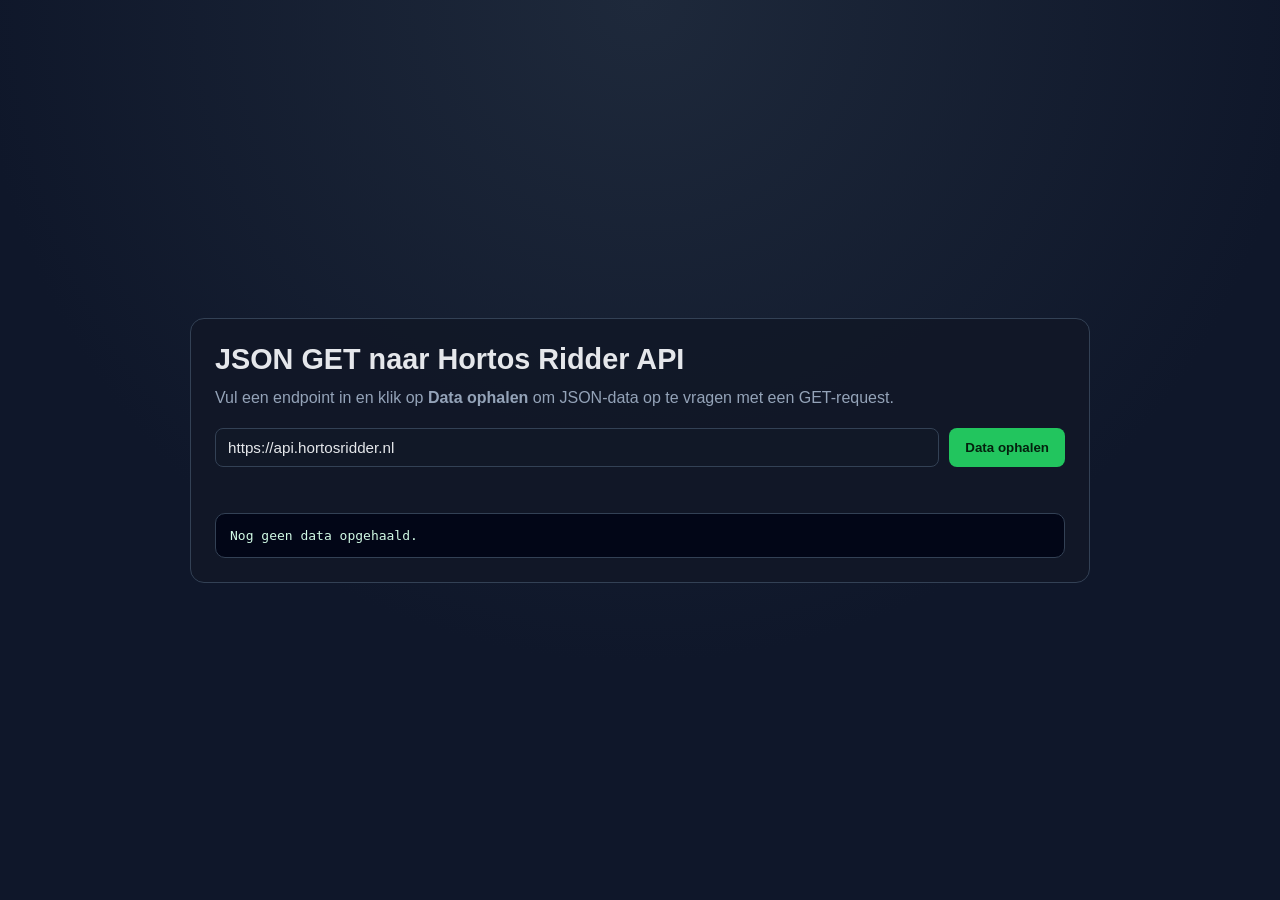
==== index.html @ da3ca553 "Harden API URL and fetch options" ====
<!DOCTYPE html>
<html lang="nl">
<head>
  <meta charset="UTF-8">
  <meta name="viewport" content="width=device-width, initial-scale=1.0">
  <title>Hortos Ridder API JSON GET</title>
  <meta name="description" content="Webpagina die via JSON GET data ophaalt van de Hortos Ridder API">
  <style>
    :root {
      --bg: #0f172a;
      --panel: #111827;
      --text: #e5e7eb;
      --muted: #94a3b8;
      --accent: #22c55e;
      --accent-dark: #16a34a;
      --border: #334155;
      --error: #ef4444;
    }

    * {
      box-sizing: border-box;
    }

    body {
      margin: 0;
      min-height: 100vh;
      font-family: Arial, sans-serif;
      background: radial-gradient(circle at top, #1e293b 0%, var(--bg) 60%);
      color: var(--text);
      display: grid;
      place-items: center;
      padding: 24px;
    }

    .card {
      width: 100%;
      max-width: 900px;
      background: rgba(17, 24, 39, 0.95);
      border: 1px solid var(--border);
      border-radius: 14px;
      padding: 24px;
    }

    h1 {
      margin: 0 0 10px;
      font-size: 1.8rem;
    }

    p {
      margin: 0 0 18px;
      color: var(--muted);
      line-height: 1.5;
    }

    .controls {
      display: grid;
      grid-template-columns: 1fr auto;
      gap: 10px;
      margin-bottom: 14px;
    }

    input {
      width: 100%;
      background: var(--panel);
      border: 1px solid var(--border);
      color: var(--text);
      border-radius: 8px;
      padding: 10px 12px;
      font-size: 0.95rem;
    }

    button {
      border: 0;
      border-radius: 8px;
      background: var(--accent);
      color: #04210e;
      font-weight: bold;
      padding: 10px 16px;
      cursor: pointer;
    }

    button:hover {
      background: var(--accent-dark);
      color: #eaffef;
    }

    .status {
      min-height: 22px;
      margin: 0 0 10px;
      color: var(--muted);
      font-size: 0.95rem;
    }

    .status.error {
      color: var(--error);
    }

    pre {
      margin: 0;
      background: #020617;
      border: 1px solid var(--border);
      border-radius: 10px;
      padding: 14px;
      overflow: auto;
      max-height: 60vh;
      color: #d1fae5;
    }
  </style>
</head>
<body>
  <main class="card">
    <h1>JSON GET naar Hortos Ridder API</h1>
    <p>Vul een endpoint in en klik op <strong>Data ophalen</strong> om JSON-data op te vragen met een GET-request.</p>

    <div class="controls">
      <input id="apiUrl" type="url" value="https://api.hortosridder.nl" aria-label="API URL">
      <button id="loadButton" type="button">Data ophalen</button>
    </div>

    <div id="status" class="status"></div>
    <pre id="result" aria-live="polite">Nog geen data opgehaald.</pre>
  </main>

  <script>
    const urlInput = document.getElementById("apiUrl");
    const loadButton = document.getElementById("loadButton");
    const statusEl = document.getElementById("status");
    const resultEl = document.getElementById("result");

    async function fetchJson() {
      const rawValue = urlInput.value.trim();

      if (!rawValue) {
        statusEl.textContent = "Vul eerst een geldige API-URL in.";
        statusEl.className = "status error";
        return;
      }

      let endpoint;
      try {
        endpoint = new URL(rawValue).toString();
      } catch {
        statusEl.textContent = "De ingevulde URL is ongeldig.";
        statusEl.className = "status error";
        return;
      }

      statusEl.textContent = "Data wordt opgehaald...";
      statusEl.className = "status";
      resultEl.textContent = "";

      try {
        const response = await fetch(endpoint, {
          method: "GET",
          mode: "cors",
          credentials: "omit",
          headers: {
            "Accept": "application/json"
          }
        });

        if (!response.ok) {
          throw new Error(`HTTP-fout: ${response.status} ${response.statusText}`);
        }

        const data = await response.json();
        statusEl.textContent = "Succes: JSON-data ontvangen.";
        statusEl.className = "status";
        resultEl.textContent = JSON.stringify(data, null, 2);
      } catch (error) {
        statusEl.textContent = `Fout bij ophalen: ${error.message}`;
        statusEl.className = "status error";
        resultEl.textContent = "Geen JSON-data beschikbaar.";
      }
    }

    loadButton.addEventListener("click", fetchJson);
  </script>
</body>
</html>
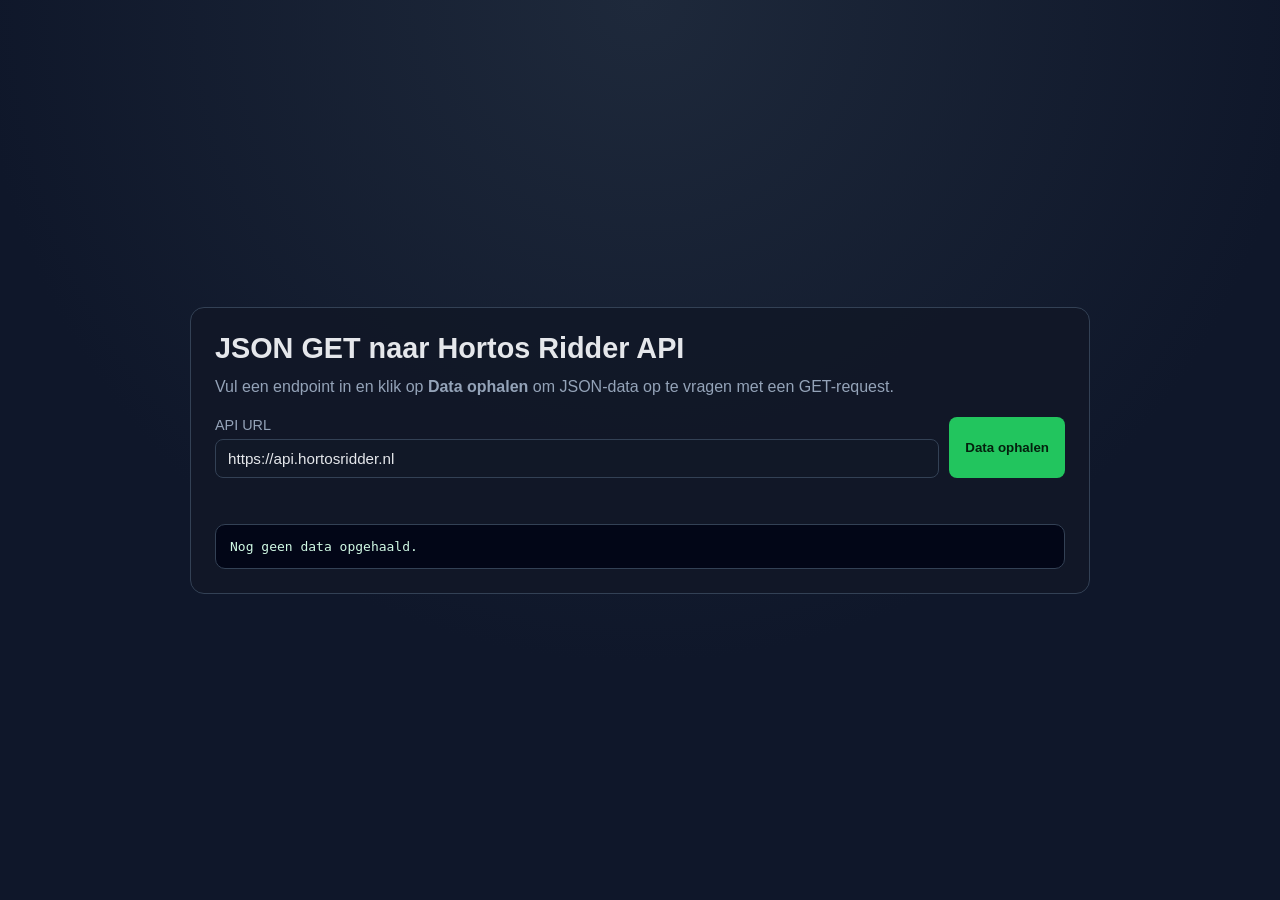
==== commit 259d7d74: "Improve API form accessibility and URL checks" ====
--- a/index.html
+++ b/index.html
@@ -59,6 +59,16 @@
       margin-bottom: 14px;
     }
 
+    .field {
+      display: grid;
+      gap: 6px;
+    }
+
+    label {
+      font-size: 0.9rem;
+      color: var(--muted);
+    }
+
     input {
       width: 100%;
       background: var(--panel);
@@ -113,7 +123,10 @@
     <p>Vul een endpoint in en klik op <strong>Data ophalen</strong> om JSON-data op te vragen met een GET-request.</p>
 
     <div class="controls">
-      <input id="apiUrl" type="url" value="https://api.hortosridder.nl" aria-label="API URL">
+      <div class="field">
+        <label for="apiUrl">API URL</label>
+        <input id="apiUrl" type="url" value="https://api.hortosridder.nl" aria-label="API URL">
+      </div>
       <button id="loadButton" type="button">Data ophalen</button>
     </div>
 
@@ -141,6 +154,12 @@
         endpoint = new URL(rawValue).toString();
       } catch {
         statusEl.textContent = "De ingevulde URL is ongeldig.";
+        statusEl.className = "status error";
+        return;
+      }
+
+      if (!endpoint.startsWith("http://") && !endpoint.startsWith("https://")) {
+        statusEl.textContent = "Gebruik een URL die met http:// of https:// begint.";
         statusEl.className = "status error";
         return;
       }
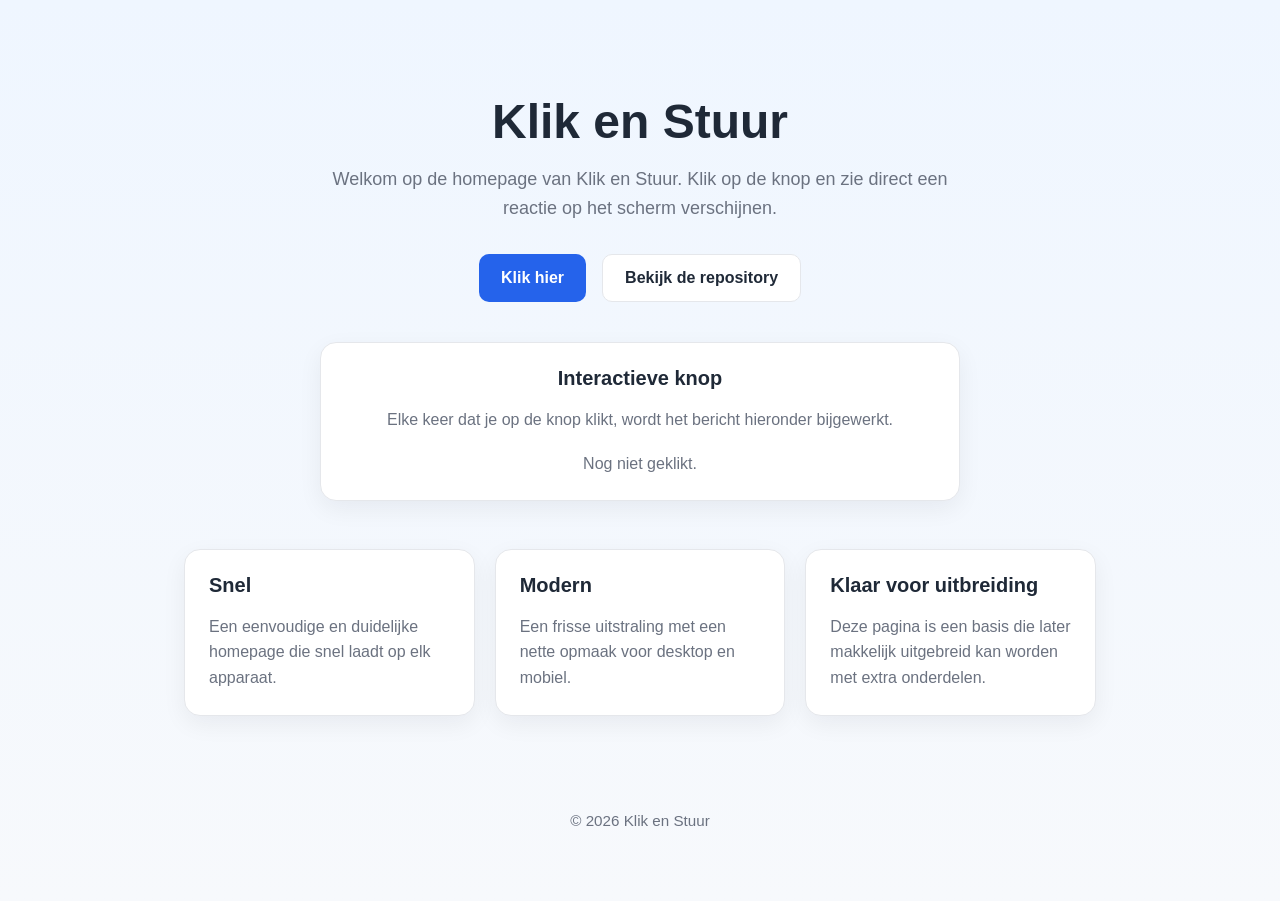
==== commit 298f24b1: "Add clickable homepage button" ====
--- a/index.html
+++ b/index.html
@@ -1,20 +1,19 @@
 <!DOCTYPE html>
 <html lang="nl">
 <head>
-  <meta charset="UTF-8">
-  <meta name="viewport" content="width=device-width, initial-scale=1.0">
-  <title>Hortos Ridder API JSON GET</title>
-  <meta name="description" content="Webpagina die via JSON GET data ophaalt van de Hortos Ridder API">
+  <meta charset="UTF-8" />
+  <meta name="viewport" content="width=device-width, initial-scale=1.0" />
+  <title>Klik en Stuur</title>
+  <meta name="description" content="Website voor Klik en Stuur" />
   <style>
     :root {
-      --bg: #0f172a;
-      --panel: #111827;
-      --text: #e5e7eb;
-      --muted: #94a3b8;
-      --accent: #22c55e;
-      --accent-dark: #16a34a;
-      --border: #334155;
-      --error: #ef4444;
+      --bg: #f7f9fc;
+      --card: #ffffff;
+      --text: #1f2937;
+      --muted: #6b7280;
+      --accent: #2563eb;
+      --accent-dark: #1d4ed8;
+      --border: #e5e7eb;
     }
 
     * {
@@ -23,177 +22,177 @@
 
     body {
       margin: 0;
-      min-height: 100vh;
       font-family: Arial, sans-serif;
-      background: radial-gradient(circle at top, #1e293b 0%, var(--bg) 60%);
+      background: linear-gradient(180deg, #eff6ff 0%, var(--bg) 100%);
       color: var(--text);
-      display: grid;
-      place-items: center;
+    }
+
+    .container {
+      max-width: 960px;
+      margin: 0 auto;
       padding: 24px;
     }
 
-    .card {
-      width: 100%;
-      max-width: 900px;
-      background: rgba(17, 24, 39, 0.95);
-      border: 1px solid var(--border);
-      border-radius: 14px;
-      padding: 24px;
+    header {
+      padding: 72px 0 40px;
+      text-align: center;
     }
 
     h1 {
-      margin: 0 0 10px;
-      font-size: 1.8rem;
+      margin: 0 0 16px;
+      font-size: 3rem;
+      line-height: 1.1;
     }
 
-    p {
-      margin: 0 0 18px;
+    .subtitle {
+      margin: 0 auto;
+      max-width: 640px;
+      font-size: 1.125rem;
       color: var(--muted);
-      line-height: 1.5;
+      line-height: 1.6;
     }
 
-    .controls {
-      display: grid;
-      grid-template-columns: 1fr auto;
-      gap: 10px;
-      margin-bottom: 14px;
+    .actions {
+      margin-top: 32px;
+      display: flex;
+      justify-content: center;
+      gap: 16px;
+      flex-wrap: wrap;
     }
 
-    .field {
-      display: grid;
-      gap: 6px;
+    .button {
+      display: inline-block;
+      padding: 14px 22px;
+      border-radius: 10px;
+      border: none;
+      text-decoration: none;
+      font-weight: bold;
+      font-size: 1rem;
+      cursor: pointer;
+      transition: 0.2s ease;
     }
 
-    label {
-      font-size: 0.9rem;
-      color: var(--muted);
+    .button-primary {
+      background: var(--accent);
+      color: white;
     }
 
-    input {
-      width: 100%;
-      background: var(--panel);
-      border: 1px solid var(--border);
-      color: var(--text);
-      border-radius: 8px;
-      padding: 10px 12px;
-      font-size: 0.95rem;
+    .button-primary:hover {
+      background: var(--accent-dark);
     }
 
-    button {
-      border: 0;
-      border-radius: 8px;
-      background: var(--accent);
-      color: #04210e;
-      font-weight: bold;
-      padding: 10px 16px;
-      cursor: pointer;
+    .button-primary:active {
+      transform: translateY(1px);
     }
 
-    button:hover {
-      background: var(--accent-dark);
-      color: #eaffef;
+    .button-secondary {
+      background: white;
+      color: var(--text);
+      border: 1px solid var(--border);
     }
 
-    .status {
-      min-height: 22px;
-      margin: 0 0 10px;
+    .button-secondary:hover {
+      border-color: #cbd5e1;
+      background: #f8fafc;
+    }
+
+    .grid {
+      display: grid;
+      grid-template-columns: repeat(auto-fit, minmax(220px, 1fr));
+      gap: 20px;
+      margin: 48px 0 72px;
+    }
+
+    .click-panel {
+      max-width: 640px;
+      margin: 0 auto 48px;
+      text-align: center;
+    }
+
+    .click-result {
+      margin-top: 18px;
+      color: var(--muted);
+      font-size: 1rem;
+      min-height: 24px;
+    }
+
+    .card {
+      background: var(--card);
+      border: 1px solid var(--border);
+      border-radius: 16px;
+      padding: 24px;
+      box-shadow: 0 8px 24px rgba(15, 23, 42, 0.06);
+    }
+
+    .card h2 {
+      margin-top: 0;
+      font-size: 1.25rem;
+    }
+
+    .card p {
+      margin-bottom: 0;
+      color: var(--muted);
+      line-height: 1.6;
+    }
+
+    footer {
+      padding: 24px 0 48px;
+      text-align: center;
       color: var(--muted);
       font-size: 0.95rem;
-    }
-
-    .status.error {
-      color: var(--error);
-    }
-
-    pre {
-      margin: 0;
-      background: #020617;
-      border: 1px solid var(--border);
-      border-radius: 10px;
-      padding: 14px;
-      overflow: auto;
-      max-height: 60vh;
-      color: #d1fae5;
     }
   </style>
 </head>
 <body>
-  <main class="card">
-    <h1>JSON GET naar Hortos Ridder API</h1>
-    <p>Vul een endpoint in en klik op <strong>Data ophalen</strong> om JSON-data op te vragen met een GET-request.</p>
+  <div class="container">
+    <header>
+      <h1>Klik en Stuur</h1>
+      <p class="subtitle">
+        Welkom op de homepage van Klik en Stuur. Klik op de knop en zie direct een reactie
+        op het scherm verschijnen.
+      </p>
+      <div class="actions">
+        <button class="button button-primary" id="klikKnop" type="button">Klik hier</button>
+        <a class="button button-secondary" href="https://github.com/mmlzegwaard/klikenstuurop">Bekijk de repository</a>
+      </div>
+    </header>
 
-    <div class="controls">
-      <div class="field">
-        <label for="apiUrl">API URL</label>
-        <input id="apiUrl" type="url" value="https://api.hortosridder.nl" aria-label="API URL">
-      </div>
-      <button id="loadButton" type="button">Data ophalen</button>
-    </div>
+    <main>
+      <section class="card click-panel" aria-live="polite">
+        <h2>Interactieve knop</h2>
+        <p>Elke keer dat je op de knop klikt, wordt het bericht hieronder bijgewerkt.</p>
+        <p id="klikResultaat" class="click-result">Nog niet geklikt.</p>
+      </section>
 
-    <div id="status" class="status"></div>
-    <pre id="result" aria-live="polite">Nog geen data opgehaald.</pre>
-  </main>
+      <section id="meer" class="grid">
+        <article class="card">
+          <h2>Snel</h2>
+          <p>Een eenvoudige en duidelijke homepage die snel laadt op elk apparaat.</p>
+        </article>
+        <article class="card">
+          <h2>Modern</h2>
+          <p>Een frisse uitstraling met een nette opmaak voor desktop en mobiel.</p>
+        </article>
+        <article class="card">
+          <h2>Klaar voor uitbreiding</h2>
+          <p>Deze pagina is een basis die later makkelijk uitgebreid kan worden met extra onderdelen.</p>
+        </article>
+      </section>
+    </main>
 
+    <footer>
+      © 2026 Klik en Stuur
+    </footer>
+  </div>
   <script>
-    const urlInput = document.getElementById("apiUrl");
-    const loadButton = document.getElementById("loadButton");
-    const statusEl = document.getElementById("status");
-    const resultEl = document.getElementById("result");
+    const klikKnop = document.getElementById('klikKnop');
+    const klikResultaat = document.getElementById('klikResultaat');
+    let aantalKlikken = 0;
 
-    async function fetchJson() {
-      const rawValue = urlInput.value.trim();
-
-      if (!rawValue) {
-        statusEl.textContent = "Vul eerst een geldige API-URL in.";
-        statusEl.className = "status error";
-        return;
-      }
-
-      let endpoint;
-      try {
-        endpoint = new URL(rawValue).toString();
-      } catch {
-        statusEl.textContent = "De ingevulde URL is ongeldig.";
-        statusEl.className = "status error";
-        return;
-      }
-
-      if (!endpoint.startsWith("http://") && !endpoint.startsWith("https://")) {
-        statusEl.textContent = "Gebruik een URL die met http:// of https:// begint.";
-        statusEl.className = "status error";
-        return;
-      }
-
-      statusEl.textContent = "Data wordt opgehaald...";
-      statusEl.className = "status";
-      resultEl.textContent = "";
-
-      try {
-        const response = await fetch(endpoint, {
-          method: "GET",
-          mode: "cors",
-          credentials: "omit",
-          headers: {
-            "Accept": "application/json"
-          }
-        });
-
-        if (!response.ok) {
-          throw new Error(`HTTP-fout: ${response.status} ${response.statusText}`);
-        }
-
-        const data = await response.json();
-        statusEl.textContent = "Succes: JSON-data ontvangen.";
-        statusEl.className = "status";
-        resultEl.textContent = JSON.stringify(data, null, 2);
-      } catch (error) {
-        statusEl.textContent = `Fout bij ophalen: ${error.message}`;
-        statusEl.className = "status error";
-        resultEl.textContent = "Geen JSON-data beschikbaar.";
-      }
-    }
-
-    loadButton.addEventListener("click", fetchJson);
+    klikKnop.addEventListener('click', () => {
+      aantalKlikken += 1;
+      klikResultaat.textContent = `Je hebt ${aantalKlikken} keer op de knop geklikt.`;
+    });
   </script>
 </body>
 </html>
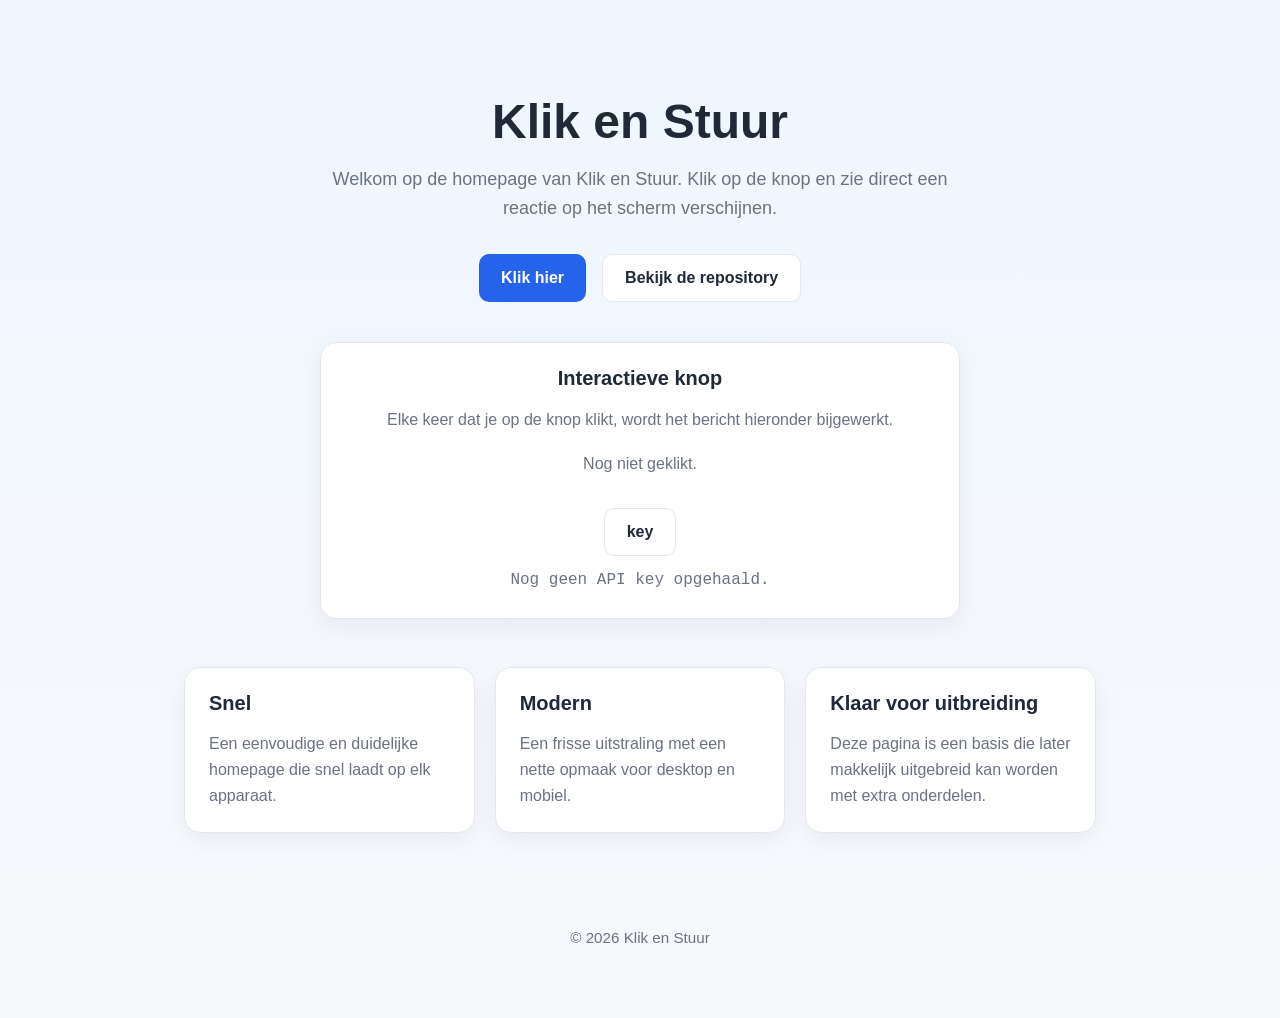
==== commit fa1cb8ab: "Add Hortos key retrieval flow" ====
--- a/index.html
+++ b/index.html
@@ -116,6 +116,14 @@
       min-height: 24px;
     }
 
+    .key-result {
+      margin-top: 12px;
+      font-family: Consolas, Monaco, monospace;
+      word-break: break-all;
+      color: #0f172a;
+      min-height: 24px;
+    }
+
     .card {
       background: var(--card);
       border: 1px solid var(--border);
@@ -162,6 +170,10 @@
         <h2>Interactieve knop</h2>
         <p>Elke keer dat je op de knop klikt, wordt het bericht hieronder bijgewerkt.</p>
         <p id="klikResultaat" class="click-result">Nog niet geklikt.</p>
+        <div class="actions">
+          <button class="button button-secondary" id="keyKnop" type="button">key</button>
+        </div>
+        <p id="keyResultaat" class="key-result">Nog geen API key opgehaald.</p>
       </section>
 
       <section id="meer" class="grid">
@@ -187,12 +199,31 @@
   <script>
     const klikKnop = document.getElementById('klikKnop');
     const klikResultaat = document.getElementById('klikResultaat');
+    const keyKnop = document.getElementById('keyKnop');
+    const keyResultaat = document.getElementById('keyResultaat');
     let aantalKlikken = 0;
 
     klikKnop.addEventListener('click', () => {
       aantalKlikken += 1;
       klikResultaat.textContent = `Je hebt ${aantalKlikken} keer op de knop geklikt.`;
     });
+
+    keyKnop.addEventListener('click', async () => {
+      keyResultaat.textContent = 'API key ophalen...';
+      keyKnop.disabled = true;
+      try {
+        const response = await fetch('/api/key');
+        const payload = await response.json();
+        if (!response.ok) {
+          throw new Error(payload.error || 'Onbekende fout');
+        }
+        keyResultaat.textContent = `API key: ${payload.api_key}`;
+      } catch (error) {
+        keyResultaat.textContent = `Fout: ${error.message}`;
+      } finally {
+        keyKnop.disabled = false;
+      }
+    });
   </script>
 </body>
 </html>
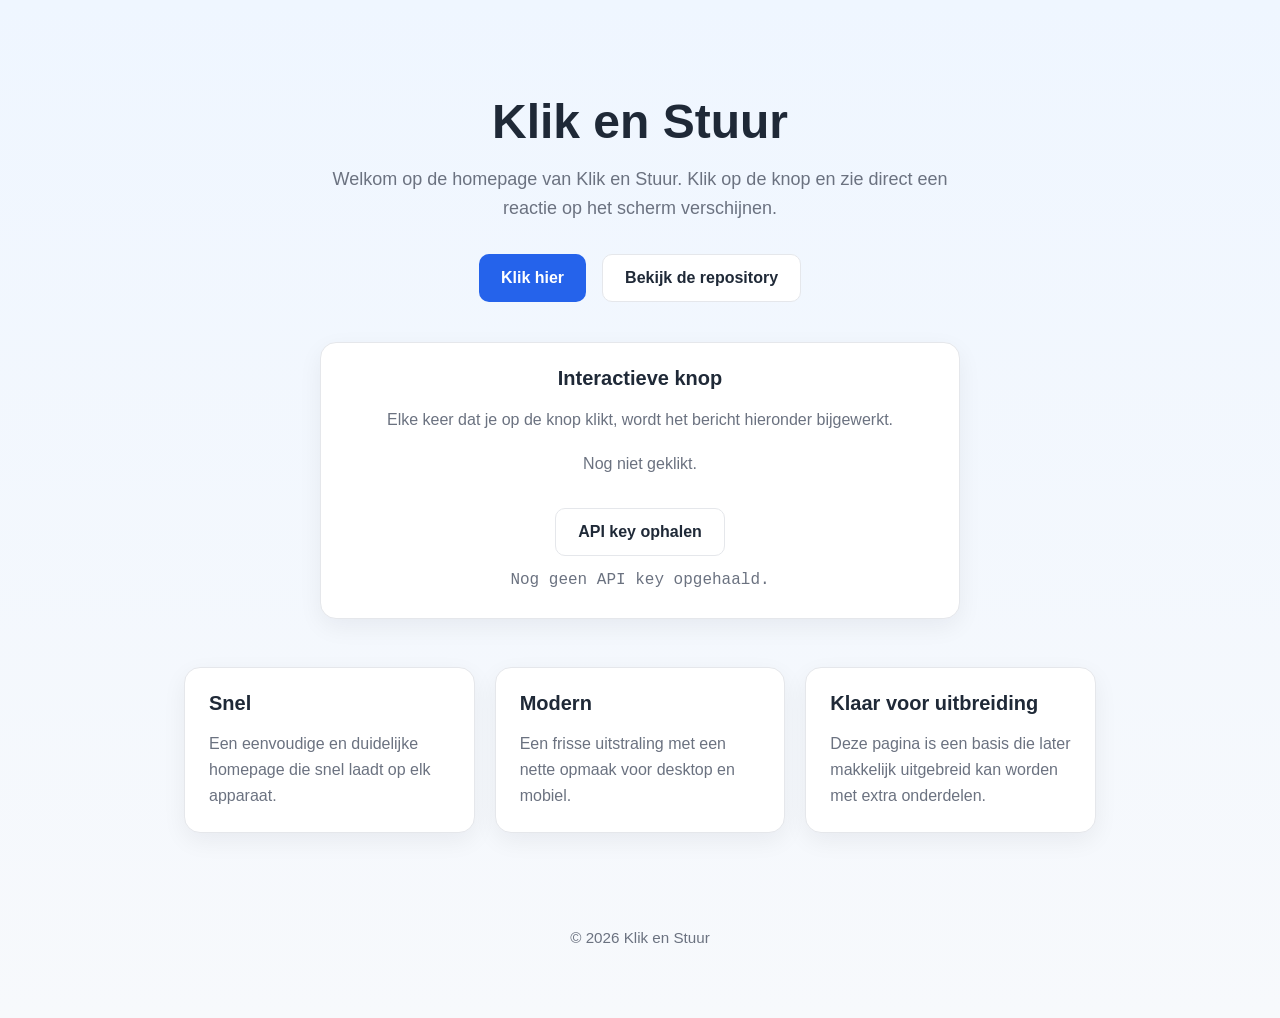
==== commit 22dcf72d: "Refine Hortos key flow robustness" ====
--- a/index.html
+++ b/index.html
@@ -171,7 +171,7 @@
         <p>Elke keer dat je op de knop klikt, wordt het bericht hieronder bijgewerkt.</p>
         <p id="klikResultaat" class="click-result">Nog niet geklikt.</p>
         <div class="actions">
-          <button class="button button-secondary" id="keyKnop" type="button">key</button>
+          <button class="button button-secondary" id="keyKnop" type="button">API key ophalen</button>
         </div>
         <p id="keyResultaat" class="key-result">Nog geen API key opgehaald.</p>
       </section>
@@ -213,9 +213,17 @@
       keyKnop.disabled = true;
       try {
         const response = await fetch('/api/key');
-        const payload = await response.json();
+        let payload = {};
+        try {
+          payload = await response.json();
+        } catch (_error) {
+          payload = {};
+        }
         if (!response.ok) {
           throw new Error(payload.error || 'Onbekende fout');
+        }
+        if (!payload.api_key) {
+          throw new Error('Geen API key in response.');
         }
         keyResultaat.textContent = `API key: ${payload.api_key}`;
       } catch (error) {
